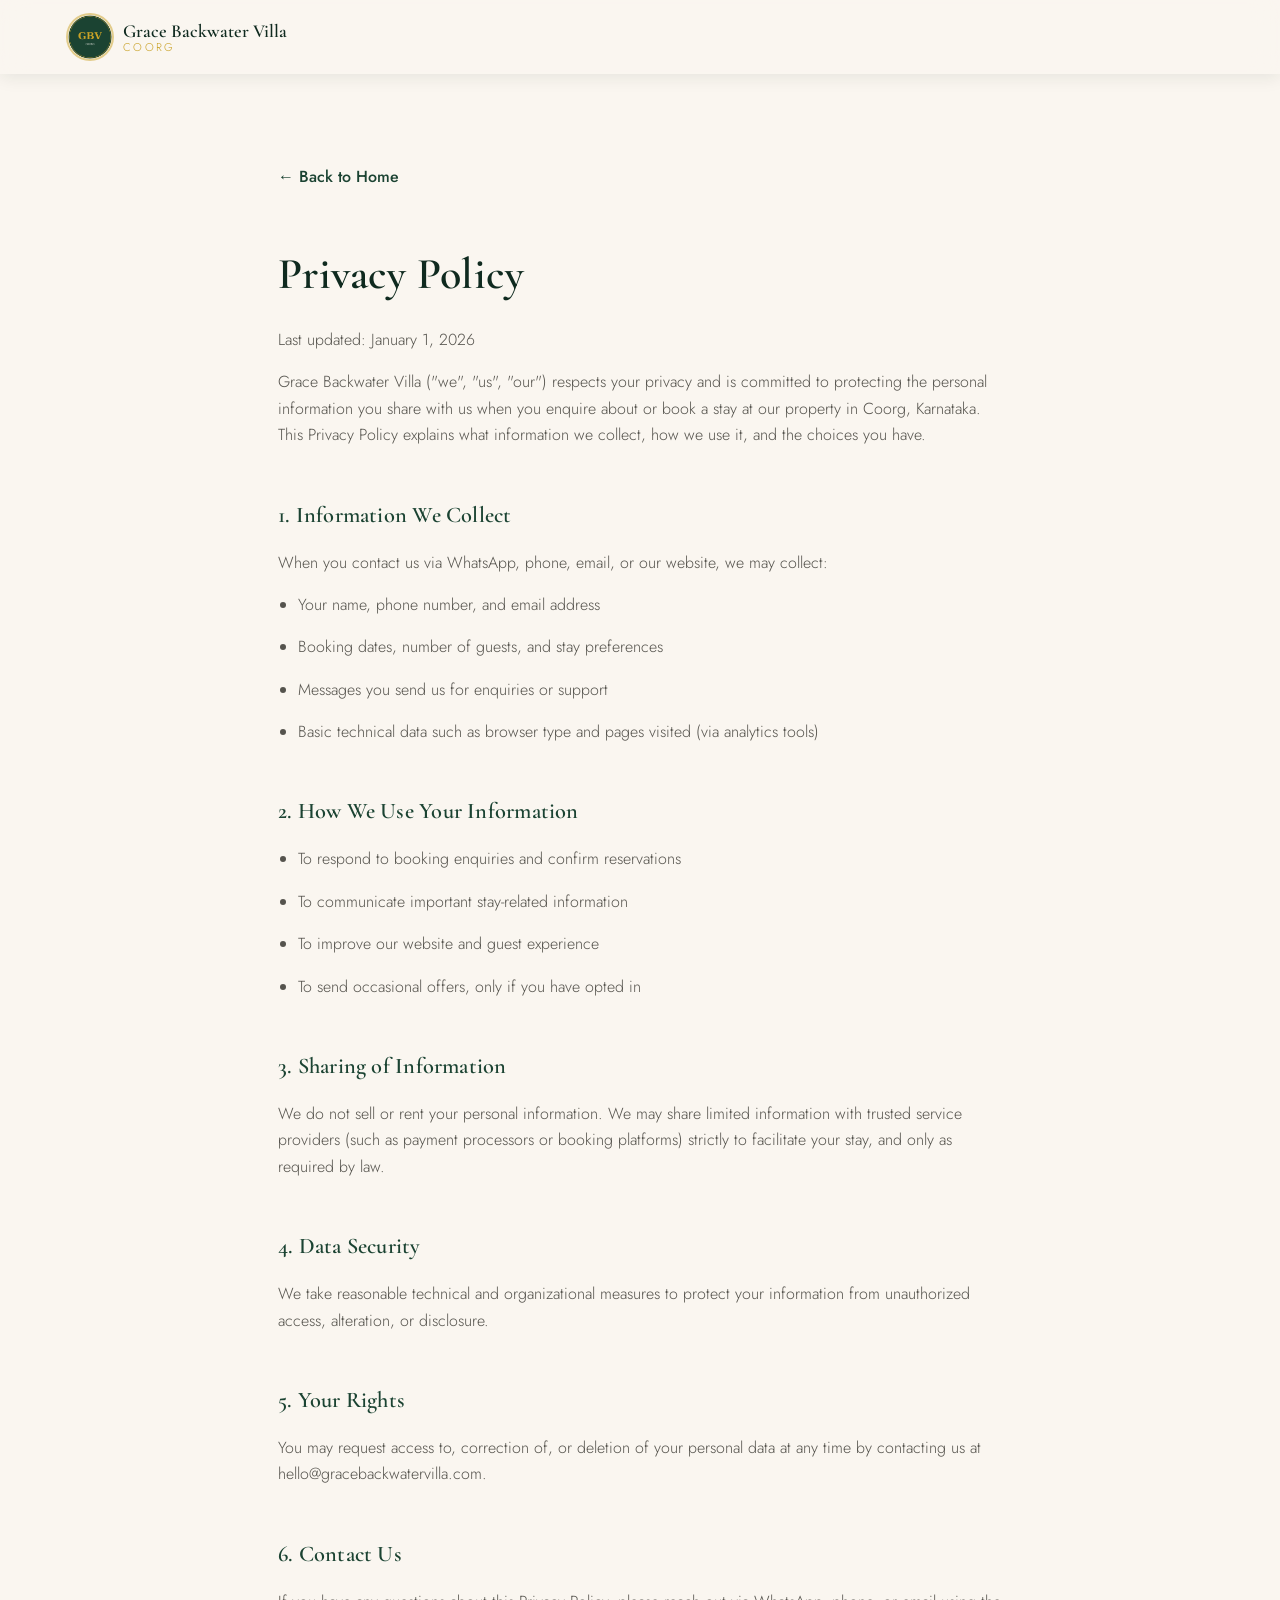
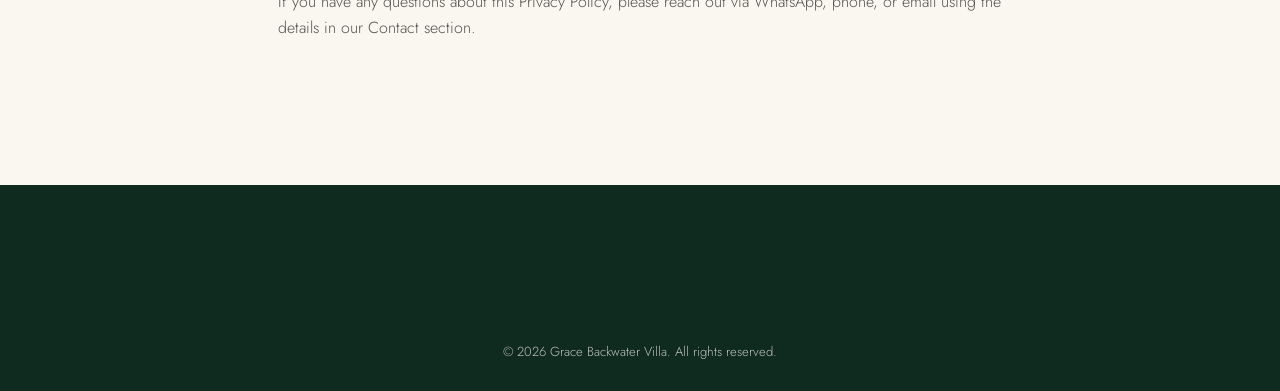
==== privacy-policy.html @ d97145cb "Add premium single-page website for Grace Backwater Villa, Coorg Semantic HTML5 with full SEO (JSON-" ====
<!DOCTYPE html>
<html lang="en">
<head>
  <meta charset="UTF-8" />
  <meta name="viewport" content="width=device-width, initial-scale=1.0" />
  <title>Privacy Policy | Grace Backwater Villa, Coorg</title>
  <meta name="description" content="Privacy Policy for Grace Backwater Villa, Coorg — how we collect, use, and protect your information." />
  <meta name="robots" content="noindex, follow" />
  <link rel="canonical" href="https://www.gracebackwatervilla.com/privacy-policy.html" />
  <link rel="icon" type="image/png" sizes="32x32" href="favicon/favicon-32.png" />
  <link rel="shortcut icon" href="favicon/favicon.ico" />
  <link rel="stylesheet" href="https://fonts.googleapis.com/css2?family=Cormorant+Garamond:wght@400;500;600;700&family=Jost:wght@300;400;500;600&display=swap" />
  <link rel="stylesheet" href="css/style.css" />
</head>
<body>
  <header class="site-header is-scrolled">
    <div class="container header-inner">
      <a href="index.html" class="brand" aria-label="Grace Backwater Villa — Home">
        <img src="images/logo.png" alt="Grace Backwater Villa logo" class="brand-logo" width="44" height="44" />
        <span class="brand-text">
          <span class="brand-name">Grace Backwater Villa</span>
          <span class="brand-place">Coorg</span>
        </span>
      </a>
    </div>
  </header>

  <main id="main-content" class="legal-page">
    <div class="container">
      <a href="index.html" class="legal-back">&larr; Back to Home</a>
      <h1>Privacy Policy</h1>
      <p class="legal-updated">Last updated: January 1, 2026</p>

      <p>
        Grace Backwater Villa ("we", "us", "our") respects your privacy and is committed to
        protecting the personal information you share with us when you enquire about or book a
        stay at our property in Coorg, Karnataka. This Privacy Policy explains what information
        we collect, how we use it, and the choices you have.
      </p>

      <h2>1. Information We Collect</h2>
      <p>When you contact us via WhatsApp, phone, email, or our website, we may collect:</p>
      <ul>
        <li>Your name, phone number, and email address</li>
        <li>Booking dates, number of guests, and stay preferences</li>
        <li>Messages you send us for enquiries or support</li>
        <li>Basic technical data such as browser type and pages visited (via analytics tools)</li>
      </ul>

      <h2>2. How We Use Your Information</h2>
      <ul>
        <li>To respond to booking enquiries and confirm reservations</li>
        <li>To communicate important stay-related information</li>
        <li>To improve our website and guest experience</li>
        <li>To send occasional offers, only if you have opted in</li>
      </ul>

      <h2>3. Sharing of Information</h2>
      <p>
        We do not sell or rent your personal information. We may share limited information with
        trusted service providers (such as payment processors or booking platforms) strictly to
        facilitate your stay, and only as required by law.
      </p>

      <h2>4. Data Security</h2>
      <p>
        We take reasonable technical and organizational measures to protect your information
        from unauthorized access, alteration, or disclosure.
      </p>

      <h2>5. Your Rights</h2>
      <p>
        You may request access to, correction of, or deletion of your personal data at any time
        by contacting us at <a href="mailto:hello@gracebackwatervilla.com">hello@gracebackwatervilla.com</a>.
      </p>

      <h2>6. Contact Us</h2>
      <p>
        If you have any questions about this Privacy Policy, please reach out via WhatsApp,
        phone, or email using the details in our Contact section.
      </p>
    </div>
  </main>

  <footer class="site-footer">
    <div class="footer-bottom">
      <p>&copy; <span id="year"></span> Grace Backwater Villa. All rights reserved.</p>
    </div>
  </footer>
  <script>document.getElementById("year").textContent = new Date().getFullYear();</script>
</body>
</html>
---- css/style.css ----
/* =========================================================
   Grace Backwater Villa — Stylesheet
   Design system: forest green / warm white / gold / charcoal
   ========================================================= */

/* ---------- 1. Design Tokens ---------- */
:root {
  /* Colors */
  --color-forest: #1b4332;
  --color-forest-dark: #0f2a1f;
  --color-forest-light: #2d6a4f;
  --color-gold: #c9a227;
  --color-gold-light: #e0be5c;
  --color-warm-white: #faf6f0;
  --color-off-white: #f7f3ec;
  --color-charcoal: #2b2b2b;
  --color-charcoal-soft: #55534d;
  --color-border: rgba(43, 43, 43, 0.1);

  /* Surfaces */
  --surface-card: #ffffff;
  --surface-glass: rgba(250, 246, 240, 0.72);

  /* Typography */
  --font-display: "Cormorant Garamond", "Times New Roman", serif;
  --font-body: "Jost", "Helvetica Neue", Arial, sans-serif;

  /* Spacing scale */
  --space-xs: 0.5rem;
  --space-sm: 1rem;
  --space-md: 1.75rem;
  --space-lg: 3rem;
  --space-xl: 5rem;
  --space-2xl: 8rem;

  /* Layout */
  --container-max: 1240px;
  --radius-sm: 10px;
  --radius-md: 18px;
  --radius-lg: 28px;
  --header-height: 84px;

  /* Motion */
  --ease: cubic-bezier(0.22, 1, 0.36, 1);
  --transition-fast: 0.25s var(--ease);
  --transition-mid: 0.5s var(--ease);
  --transition-slow: 0.9s var(--ease);

  /* Shadows */
  --shadow-sm: 0 4px 16px rgba(15, 42, 31, 0.08);
  --shadow-md: 0 12px 32px rgba(15, 42, 31, 0.12);
  --shadow-lg: 0 24px 64px rgba(15, 42, 31, 0.18);
}

/* ---------- 2. Reset ---------- */
*,
*::before,
*::after {
  box-sizing: border-box;
}

html {
  scroll-behavior: smooth;
  -webkit-text-size-adjust: 100%;
}

body {
  margin: 0;
  font-family: var(--font-body);
  color: var(--color-charcoal);
  background: var(--color-off-white);
  line-height: 1.65;
  font-weight: 300;
  -webkit-font-smoothing: antialiased;
}

img {
  max-width: 100%;
  display: block;
}

a {
  color: inherit;
  text-decoration: none;
}

ul {
  margin: 0;
  padding: 0;
  list-style: none;
}

h1, h2, h3, h4 {
  font-family: var(--font-display);
  font-weight: 600;
  color: var(--color-forest-dark);
  margin: 0;
  letter-spacing: 0.01em;
}

p {
  margin: 0;
}

button {
  font-family: inherit;
  cursor: pointer;
  border: none;
  background: none;
}

svg {
  fill: currentColor;
}

@media (prefers-reduced-motion: reduce) {
  html {
    scroll-behavior: auto;
  }
  *, *::before, *::after {
    animation-duration: 0.001ms !important;
    animation-iteration-count: 1 !important;
    transition-duration: 0.001ms !important;
    scroll-behavior: auto !important;
  }
}

/* ---------- 3. Utility / Layout ---------- */
.container {
  max-width: var(--container-max);
  margin-inline: auto;
  padding-inline: clamp(1.25rem, 5vw, 3rem);
}

.skip-link {
  position: absolute;
  left: -999px;
  top: auto;
  background: var(--color-forest);
  color: var(--color-warm-white);
  padding: 0.75rem 1.25rem;
  border-radius: var(--radius-sm);
  z-index: 999;
}

.skip-link:focus {
  left: 1rem;
  top: 1rem;
}

.icon {
  width: 1.25em;
  height: 1.25em;
  flex-shrink: 0;
}

.icon-lg {
  width: 2.1rem;
  height: 2.1rem;
}

.icon-accent {
  color: var(--color-gold);
}

.eyebrow {
  display: inline-block;
  font-family: var(--font-body);
  text-transform: uppercase;
  letter-spacing: 0.22em;
  font-size: 0.78rem;
  color: var(--color-gold);
  font-weight: 500;
  margin-bottom: var(--space-sm);
}

.eyebrow.center {
  display: block;
  text-align: center;
}

.section-title {
  font-size: clamp(2rem, 3.4vw, 2.85rem);
  line-height: 1.15;
  margin-bottom: var(--space-md);
}

.section-title.center {
  text-align: center;
}

.section-title.light {
  color: var(--color-warm-white);
}

.section-text {
  font-size: 1.05rem;
  color: var(--color-charcoal-soft);
  max-width: 46em;
}

.section-text.center {
  margin-inline: auto;
  text-align: center;
}

.section-text.light {
  color: rgba(250, 246, 240, 0.82);
}

.section-text.intro {
  margin-bottom: var(--space-lg);
}

.section-text + .section-text {
  margin-top: var(--space-sm);
}

/* ---------- 4. Buttons ---------- */
.btn {
  display: inline-flex;
  align-items: center;
  gap: 0.6rem;
  padding: 0.85rem 1.75rem;
  border-radius: 999px;
  font-size: 0.95rem;
  font-weight: 500;
  letter-spacing: 0.02em;
  transition: transform var(--transition-fast), box-shadow var(--transition-fast), background var(--transition-fast), color var(--transition-fast);
  white-space: nowrap;
}

.btn:hover {
  transform: translateY(-2px);
}

.btn-lg {
  padding: 1.1rem 2.25rem;
  font-size: 1rem;
}

.btn-primary {
  background: var(--color-forest);
  color: var(--color-warm-white);
  box-shadow: var(--shadow-sm);
}

.btn-primary:hover {
  background: var(--color-forest-light);
  box-shadow: var(--shadow-md);
}

.btn-whatsapp {
  background: var(--color-gold);
  color: var(--color-forest-dark);
}

.btn-whatsapp:hover {
  background: var(--color-gold-light);
  box-shadow: var(--shadow-md);
}

.btn-ghost {
  background: rgba(250, 246, 240, 0.12);
  color: var(--color-warm-white);
  border: 1.5px solid rgba(250, 246, 240, 0.55);
  backdrop-filter: blur(6px);
}

.btn-ghost:hover {
  background: rgba(250, 246, 240, 0.92);
  color: var(--color-forest-dark);
}

/* ---------- 5. Header / Nav ---------- */
.site-header {
  position: fixed;
  top: 0;
  left: 0;
  right: 0;
  z-index: 500;
  height: var(--header-height);
  display: flex;
  align-items: center;
  background: transparent;
  transition: background var(--transition-mid), box-shadow var(--transition-mid), height var(--transition-mid);
}

.site-header.is-scrolled {
  background: var(--surface-glass);
  backdrop-filter: blur(14px) saturate(1.2);
  box-shadow: var(--shadow-sm);
  height: 74px;
}

.header-inner {
  display: flex;
  align-items: center;
  justify-content: space-between;
  width: 100%;
}

.brand {
  display: flex;
  align-items: center;
  gap: 0.7rem;
}

.brand-logo {
  border-radius: 50%;
  box-shadow: 0 0 0 2px rgba(201, 162, 39, 0.5);
}

.brand-text {
  display: flex;
  flex-direction: column;
  line-height: 1.1;
}

.brand-name {
  font-family: var(--font-display);
  font-weight: 600;
  font-size: 1.15rem;
  color: var(--color-warm-white);
  transition: color var(--transition-mid);
}

.site-header.is-scrolled .brand-name {
  color: var(--color-forest-dark);
}

.brand-place {
  font-size: 0.7rem;
  letter-spacing: 0.2em;
  text-transform: uppercase;
  color: var(--color-gold);
}

.main-nav {
  display: flex;
  align-items: center;
  gap: var(--space-lg);
}

.nav-list {
  display: flex;
  gap: var(--space-md);
}

.nav-link {
  font-size: 0.92rem;
  font-weight: 400;
  color: var(--color-warm-white);
  position: relative;
  padding-bottom: 4px;
  transition: color var(--transition-fast);
}

.site-header.is-scrolled .nav-link {
  color: var(--color-charcoal);
}

.nav-link::after {
  content: "";
  position: absolute;
  left: 0;
  bottom: 0;
  width: 0;
  height: 1.5px;
  background: var(--color-gold);
  transition: width var(--transition-fast);
}

.nav-link:hover::after {
  width: 100%;
}

.nav-cta {
  padding: 0.65rem 1.35rem;
  font-size: 0.88rem;
}

.nav-toggle {
  display: none;
  flex-direction: column;
  gap: 5px;
  padding: 0.5rem;
  z-index: 600;
}

.nav-toggle-bar {
  width: 26px;
  height: 2px;
  background: var(--color-warm-white);
  border-radius: 2px;
  transition: background var(--transition-fast), transform var(--transition-fast), opacity var(--transition-fast);
}

.site-header.is-scrolled .nav-toggle-bar {
  background: var(--color-forest-dark);
}

/* ---------- 6. Hero ---------- */
.hero {
  position: relative;
  min-height: 100vh;
  display: flex;
  align-items: center;
  overflow: hidden;
}

.hero-media {
  position: absolute;
  inset: 0;
  z-index: 0;
}

.hero-img {
  width: 100%;
  height: 100%;
  object-fit: cover;
  transform: scale(1.05);
  animation: hero-zoom 20s var(--ease) forwards;
}

@keyframes hero-zoom {
  to { transform: scale(1); }
}

.hero-overlay {
  position: absolute;
  inset: 0;
  z-index: 1;
  background: linear-gradient(180deg, rgba(15, 42, 31, 0.55) 0%, rgba(15, 42, 31, 0.35) 40%, rgba(15, 42, 31, 0.75) 100%);
}

.hero-content {
  position: relative;
  z-index: 2;
  padding-top: var(--header-height);
  max-width: 760px;
}

.hero-eyebrow {
  color: var(--color-gold-light);
}

.hero-title {
  font-size: clamp(2.6rem, 6.5vw, 5rem);
  color: var(--color-warm-white);
  line-height: 1.08;
  margin-bottom: var(--space-md);
  text-shadow: 0 4px 30px rgba(0, 0, 0, 0.25);
}

.hero-subtitle {
  font-size: clamp(1rem, 1.3vw, 1.2rem);
  color: rgba(250, 246, 240, 0.9);
  max-width: 40em;
  margin-bottom: var(--space-lg);
}

.hero-actions {
  display: flex;
  flex-wrap: wrap;
  gap: 1rem;
}

.scroll-cue {
  position: absolute;
  bottom: var(--space-lg);
  left: 50%;
  transform: translateX(-50%);
  z-index: 2;
  width: 26px;
  height: 42px;
  border: 2px solid rgba(250, 246, 240, 0.6);
  border-radius: 999px;
}

.scroll-cue span {
  position: absolute;
  top: 8px;
  left: 50%;
  width: 4px;
  height: 8px;
  background: var(--color-gold-light);
  border-radius: 999px;
  transform: translateX(-50%);
  animation: scroll-cue-move 1.8s ease-in-out infinite;
}

@keyframes scroll-cue-move {
  0% { opacity: 1; top: 8px; }
  70% { opacity: 0; top: 22px; }
  100% { opacity: 0; top: 8px; }
}

/* ---------- 7. Data-aos scroll reveal ---------- */
[data-aos] {
  opacity: 0;
  transform: translateY(28px);
  transition: opacity 0.8s var(--ease), transform 0.8s var(--ease);
}

[data-aos].aos-visible {
  opacity: 1;
  transform: translateY(0);
}

.hero [data-aos] {
  transition-delay: 0.15s;
}

/* ---------- 8. About ---------- */
.about {
  padding-block: var(--space-2xl);
  background: var(--color-warm-white);
}

.about-grid {
  display: grid;
  grid-template-columns: 0.85fr 1.15fr;
  gap: clamp(2rem, 5vw, 5rem);
  align-items: center;
}

.about-media {
  position: relative;
  border-radius: var(--radius-lg);
  overflow: hidden;
  box-shadow: var(--shadow-lg);
}

.about-media img {
  width: 100%;
  height: 100%;
  object-fit: cover;
  aspect-ratio: 4 / 5;
}

.about-media-badge {
  position: absolute;
  bottom: var(--space-md);
  right: var(--space-md);
  background: var(--surface-glass);
  backdrop-filter: blur(10px);
  border: 1px solid rgba(255, 255, 255, 0.4);
  border-radius: var(--radius-md);
  padding: var(--space-sm) var(--space-md);
  text-align: center;
  box-shadow: var(--shadow-md);
}

.badge-number {
  display: block;
  font-family: var(--font-display);
  font-size: 2rem;
  font-weight: 700;
  color: var(--color-forest);
}

.badge-label {
  font-size: 0.72rem;
  text-transform: uppercase;
  letter-spacing: 0.08em;
  color: var(--color-charcoal-soft);
}

.about-points {
  display: grid;
  gap: var(--space-sm);
  margin: var(--space-md) 0 var(--space-lg);
}

.about-points li {
  display: flex;
  align-items: center;
  gap: 0.75rem;
  font-size: 0.98rem;
  color: var(--color-charcoal);
}

/* ---------- 9. Gallery (Masonry) ---------- */
.gallery {
  padding-block: var(--space-2xl);
  background: var(--color-off-white);
}

.masonry {
  display: grid;
  grid-template-columns: repeat(4, 1fr);
  grid-auto-rows: 220px;
  gap: 1rem;
}

.masonry-item {
  position: relative;
  margin: 0;
  overflow: hidden;
  border-radius: var(--radius-md);
  grid-row: span 1;
  box-shadow: var(--shadow-sm);
}

.masonry-item.span-tall {
  grid-row: span 2;
}

.masonry-item.span-wide {
  grid-column: span 2;
}

.masonry-item img {
  width: 100%;
  height: 100%;
  object-fit: cover;
  transition: transform 0.6s var(--ease);
}

.masonry-item:hover img {
  transform: scale(1.08);
}

.masonry-item figcaption {
  position: absolute;
  left: 0;
  right: 0;
  bottom: 0;
  padding: 1.25rem 1rem 0.9rem;
  background: linear-gradient(180deg, transparent, rgba(15, 42, 31, 0.85));
  color: var(--color-warm-white);
  font-size: 0.85rem;
  letter-spacing: 0.03em;
  opacity: 0;
  transform: translateY(8px);
  transition: opacity var(--transition-fast), transform var(--transition-fast);
}

.masonry-item:hover figcaption {
  opacity: 1;
  transform: translateY(0);
}

/* ---------- 10. Amenities ---------- */
.amenities {
  padding-block: var(--space-2xl);
  background: var(--color-warm-white);
}

.amenities-grid {
  display: grid;
  grid-template-columns: repeat(auto-fit, minmax(150px, 1fr));
  gap: var(--space-sm);
}

.amenity-card {
  display: flex;
  flex-direction: column;
  align-items: center;
  gap: 0.85rem;
  text-align: center;
  padding: var(--space-md) var(--space-sm);
  background: var(--surface-card);
  border-radius: var(--radius-md);
  box-shadow: var(--shadow-sm);
  color: var(--color-forest);
  font-size: 0.92rem;
  font-weight: 500;
  transition: transform var(--transition-fast), box-shadow var(--transition-fast);
}

.amenity-card:hover {
  transform: translateY(-6px);
  box-shadow: var(--shadow-md);
}

.amenity-card .icon-lg {
  color: var(--color-gold);
}

.amenity-card span {
  color: var(--color-charcoal);
}

/* ---------- 11. Why Choose Us ---------- */
.why-us {
  padding-block: var(--space-2xl);
  background: var(--color-off-white);
}

.why-grid {
  display: grid;
  grid-template-columns: repeat(auto-fit, minmax(240px, 1fr));
  gap: var(--space-md);
}

.why-card {
  padding: var(--space-lg) var(--space-md);
  background: var(--surface-card);
  border-radius: var(--radius-md);
  box-shadow: var(--shadow-sm);
  transition: transform var(--transition-fast), box-shadow var(--transition-fast);
  border-top: 3px solid transparent;
}

.why-card:hover {
  transform: translateY(-8px);
  box-shadow: var(--shadow-md);
  border-top-color: var(--color-gold);
}

.why-card .icon-lg {
  margin-bottom: var(--space-sm);
}

.why-card h3 {
  font-size: 1.25rem;
  margin-bottom: 0.5rem;
}

.why-card p {
  color: var(--color-charcoal-soft);
  font-size: 0.95rem;
}

/* ---------- 12. Reviews ---------- */
.reviews {
  padding-block: var(--space-2xl);
  background: var(--color-warm-white);
}

.reviews-grid {
  display: grid;
  grid-template-columns: repeat(auto-fit, minmax(260px, 1fr));
  gap: var(--space-md);
}

.review-card {
  padding: var(--space-lg) var(--space-md);
  background: var(--surface-card);
  border-radius: var(--radius-md);
  box-shadow: var(--shadow-sm);
  display: flex;
  flex-direction: column;
  gap: var(--space-sm);
}

.stars {
  color: var(--color-gold);
  letter-spacing: 0.2em;
  font-size: 0.95rem;
}

.review-text {
  font-size: 0.98rem;
  color: var(--color-charcoal);
  font-style: italic;
  flex-grow: 1;
}

.review-author {
  display: flex;
  flex-direction: column;
  border-top: 1px solid var(--color-border);
  padding-top: var(--space-sm);
}

.review-name {
  font-weight: 500;
  color: var(--color-forest);
}

.review-meta {
  font-size: 0.78rem;
  color: var(--color-charcoal-soft);
}

/* ---------- 13. Location ---------- */
.location {
  padding-block: var(--space-2xl);
  background: var(--color-off-white);
}

.location-grid {
  display: grid;
  grid-template-columns: 1fr 1fr;
  gap: clamp(2rem, 5vw, 4rem);
  align-items: center;
}

.location-details {
  display: grid;
  gap: var(--space-sm);
  margin: var(--space-md) 0 var(--space-lg);
}

.location-details li {
  display: flex;
  align-items: flex-start;
  gap: 0.75rem;
  color: var(--color-charcoal);
  font-size: 0.98rem;
}

.location-map {
  border-radius: var(--radius-lg);
  overflow: hidden;
  box-shadow: var(--shadow-lg);
  aspect-ratio: 4 / 3;
}

.location-map iframe {
  width: 100%;
  height: 100%;
}

/* ---------- 14. Contact ---------- */
.contact {
  padding-block: var(--space-2xl);
  background: linear-gradient(160deg, var(--color-forest-dark), var(--color-forest));
  position: relative;
}

.contact .eyebrow.center {
  color: var(--color-gold-light);
}

.contact-grid {
  display: grid;
  grid-template-columns: repeat(auto-fit, minmax(200px, 1fr));
  gap: var(--space-md);
  margin-bottom: var(--space-lg);
}

.contact-card {
  display: flex;
  flex-direction: column;
  align-items: center;
  gap: 0.6rem;
  text-align: center;
  padding: var(--space-lg) var(--space-sm);
  background: rgba(250, 246, 240, 0.06);
  border: 1px solid rgba(250, 246, 240, 0.14);
  border-radius: var(--radius-md);
  color: var(--color-warm-white);
  transition: transform var(--transition-fast), background var(--transition-fast);
}

.contact-card:hover {
  transform: translateY(-6px);
  background: rgba(250, 246, 240, 0.12);
}

.contact-card .icon-lg {
  color: var(--color-gold);
}

.contact-card h3 {
  color: var(--color-warm-white);
  font-size: 1.1rem;
}

.contact-card p {
  color: rgba(250, 246, 240, 0.75);
  font-size: 0.9rem;
}

.contact-main-cta {
  display: flex;
  justify-content: center;
  margin-inline: auto;
  width: fit-content;
}

/* ---------- 15. Footer ---------- */
.site-footer {
  background: var(--color-forest-dark);
  color: rgba(250, 246, 240, 0.75);
  padding-top: var(--space-2xl);
}

.footer-grid {
  display: grid;
  grid-template-columns: 1.4fr 1fr 1fr 1.2fr;
  gap: var(--space-lg);
  padding-bottom: var(--space-lg);
  border-bottom: 1px solid rgba(250, 246, 240, 0.12);
}

.footer-brand p {
  margin: var(--space-sm) 0;
  font-size: 0.92rem;
  max-width: 26em;
}

.footer-brand .brand-name {
  color: var(--color-warm-white);
}

.social-icons {
  display: flex;
  gap: 0.75rem;
  margin-top: var(--space-sm);
}

.social-icons a {
  display: flex;
  align-items: center;
  justify-content: center;
  width: 40px;
  height: 40px;
  border-radius: 50%;
  background: rgba(250, 246, 240, 0.08);
  color: var(--color-warm-white);
  transition: background var(--transition-fast), color var(--transition-fast), transform var(--transition-fast);
}

.social-icons a:hover {
  background: var(--color-gold);
  color: var(--color-forest-dark);
  transform: translateY(-3px);
}

.footer-links h4,
.footer-contact h4 {
  color: var(--color-warm-white);
  font-size: 1rem;
  margin-bottom: var(--space-sm);
  text-transform: uppercase;
  letter-spacing: 0.08em;
}

.footer-links ul {
  display: grid;
  gap: 0.6rem;
}

.footer-links a {
  font-size: 0.92rem;
  transition: color var(--transition-fast);
}

.footer-links a:hover,
.footer-contact a:hover {
  color: var(--color-gold-light);
}

.footer-contact p {
  font-size: 0.92rem;
  margin-bottom: 0.5rem;
}

.footer-bottom {
  text-align: center;
  padding: var(--space-md) 0;
  font-size: 0.82rem;
}

/* ---------- 16. Floating WhatsApp + Back-to-top ---------- */
.whatsapp-float {
  position: fixed;
  bottom: 1.75rem;
  right: 1.75rem;
  z-index: 400;
  width: 60px;
  height: 60px;
  border-radius: 50%;
  background: #25d366;
  color: #fff;
  display: flex;
  align-items: center;
  justify-content: center;
  box-shadow: 0 10px 30px rgba(37, 211, 102, 0.45);
  animation: float-pulse 2.6s ease-in-out infinite;
  transition: transform var(--transition-fast);
}

.whatsapp-float:hover {
  transform: scale(1.08);
}

.whatsapp-float .icon {
  width: 30px;
  height: 30px;
}

@keyframes float-pulse {
  0%, 100% { box-shadow: 0 10px 30px rgba(37, 211, 102, 0.45); }
  50% { box-shadow: 0 10px 30px rgba(37, 211, 102, 0.75), 0 0 0 10px rgba(37, 211, 102, 0.12); }
}

.back-to-top {
  position: fixed;
  bottom: 1.75rem;
  left: 1.75rem;
  z-index: 400;
  width: 48px;
  height: 48px;
  border-radius: 50%;
  background: var(--color-forest);
  color: var(--color-warm-white);
  display: flex;
  align-items: center;
  justify-content: center;
  box-shadow: var(--shadow-md);
  opacity: 0;
  transform: translateY(12px);
  pointer-events: none;
  transition: opacity var(--transition-fast), transform var(--transition-fast), background var(--transition-fast);
}

.back-to-top.is-visible {
  opacity: 1;
  transform: translateY(0);
  pointer-events: auto;
}

.back-to-top:hover {
  background: var(--color-forest-light);
}

/* ---------- 17. Legal Pages ---------- */
.legal-page {
  padding-block: calc(var(--header-height) + var(--space-xl)) var(--space-2xl);
  background: var(--color-warm-white);
}

.legal-page .container {
  max-width: 820px;
}

.legal-page h1 {
  font-size: clamp(2rem, 4vw, 2.75rem);
  margin-bottom: var(--space-sm);
}

.legal-updated {
  color: var(--color-charcoal-soft);
  font-size: 0.9rem;
  margin-bottom: var(--space-lg);
}

.legal-page h2 {
  font-size: 1.4rem;
  margin-top: var(--space-lg);
  margin-bottom: var(--space-sm);
  color: var(--color-forest);
}

.legal-page p,
.legal-page li {
  color: var(--color-charcoal-soft);
  font-size: 1rem;
  margin-bottom: var(--space-sm);
}

.legal-page ul {
  padding-left: 1.25rem;
  list-style: disc;
}

.legal-back {
  display: inline-flex;
  align-items: center;
  gap: 0.5rem;
  margin-bottom: var(--space-lg);
  color: var(--color-forest);
  font-weight: 500;
}

/* ---------- 18. Responsive ---------- */
@media (max-width: 1024px) {
  .about-grid,
  .location-grid {
    grid-template-columns: 1fr;
  }

  .about-media {
    max-width: 480px;
    margin-inline: auto;
  }

  .footer-grid {
    grid-template-columns: 1fr 1fr;
  }

  .masonry {
    grid-template-columns: repeat(3, 1fr);
  }
}

@media (max-width: 860px) {
  .main-nav {
    position: fixed;
    inset: 0 0 0 auto;
    width: min(320px, 82vw);
    height: 100vh;
    background: var(--color-warm-white);
    flex-direction: column;
    align-items: flex-start;
    justify-content: flex-start;
    padding: calc(var(--header-height) + 1rem) var(--space-lg) var(--space-lg);
    gap: var(--space-lg);
    transform: translateX(100%);
    transition: transform var(--transition-mid);
    box-shadow: var(--shadow-lg);
  }

  .main-nav.is-open {
    transform: translateX(0);
  }

  .nav-list {
    flex-direction: column;
    gap: var(--space-md);
    width: 100%;
  }

  .nav-link {
    color: var(--color-charcoal);
    font-size: 1.05rem;
  }

  .nav-link::after {
    background: var(--color-forest);
  }

  .nav-cta {
    width: 100%;
    justify-content: center;
  }

  .nav-toggle {
    display: flex;
  }

  .nav-toggle.is-active .nav-toggle-bar:nth-child(1) {
    transform: translateY(7px) rotate(45deg);
  }

  .nav-toggle.is-active .nav-toggle-bar:nth-child(2) {
    opacity: 0;
  }

  .nav-toggle.is-active .nav-toggle-bar:nth-child(3) {
    transform: translateY(-7px) rotate(-45deg);
  }

  .nav-toggle.is-active .nav-toggle-bar {
    background: var(--color-forest-dark);
  }
}

@media (max-width: 720px) {
  .masonry {
    grid-template-columns: repeat(2, 1fr);
    grid-auto-rows: 180px;
  }

  .masonry-item.span-wide {
    grid-column: span 2;
  }

  .footer-grid {
    grid-template-columns: 1fr;
  }

  .hero-actions {
    flex-direction: column;
    align-items: stretch;
  }

  .hero-actions .btn {
    justify-content: center;
  }
}

@media (max-width: 480px) {
  :root {
    --space-2xl: 5rem;
    --space-xl: 3.5rem;
  }

  .masonry {
    grid-template-columns: repeat(2, 1fr);
    grid-auto-rows: 150px;
    gap: 0.6rem;
  }

  .whatsapp-float {
    width: 54px;
    height: 54px;
    bottom: 1.25rem;
    right: 1.25rem;
  }

  .back-to-top {
    width: 42px;
    height: 42px;
    bottom: 1.25rem;
    left: 1.25rem;
  }
}
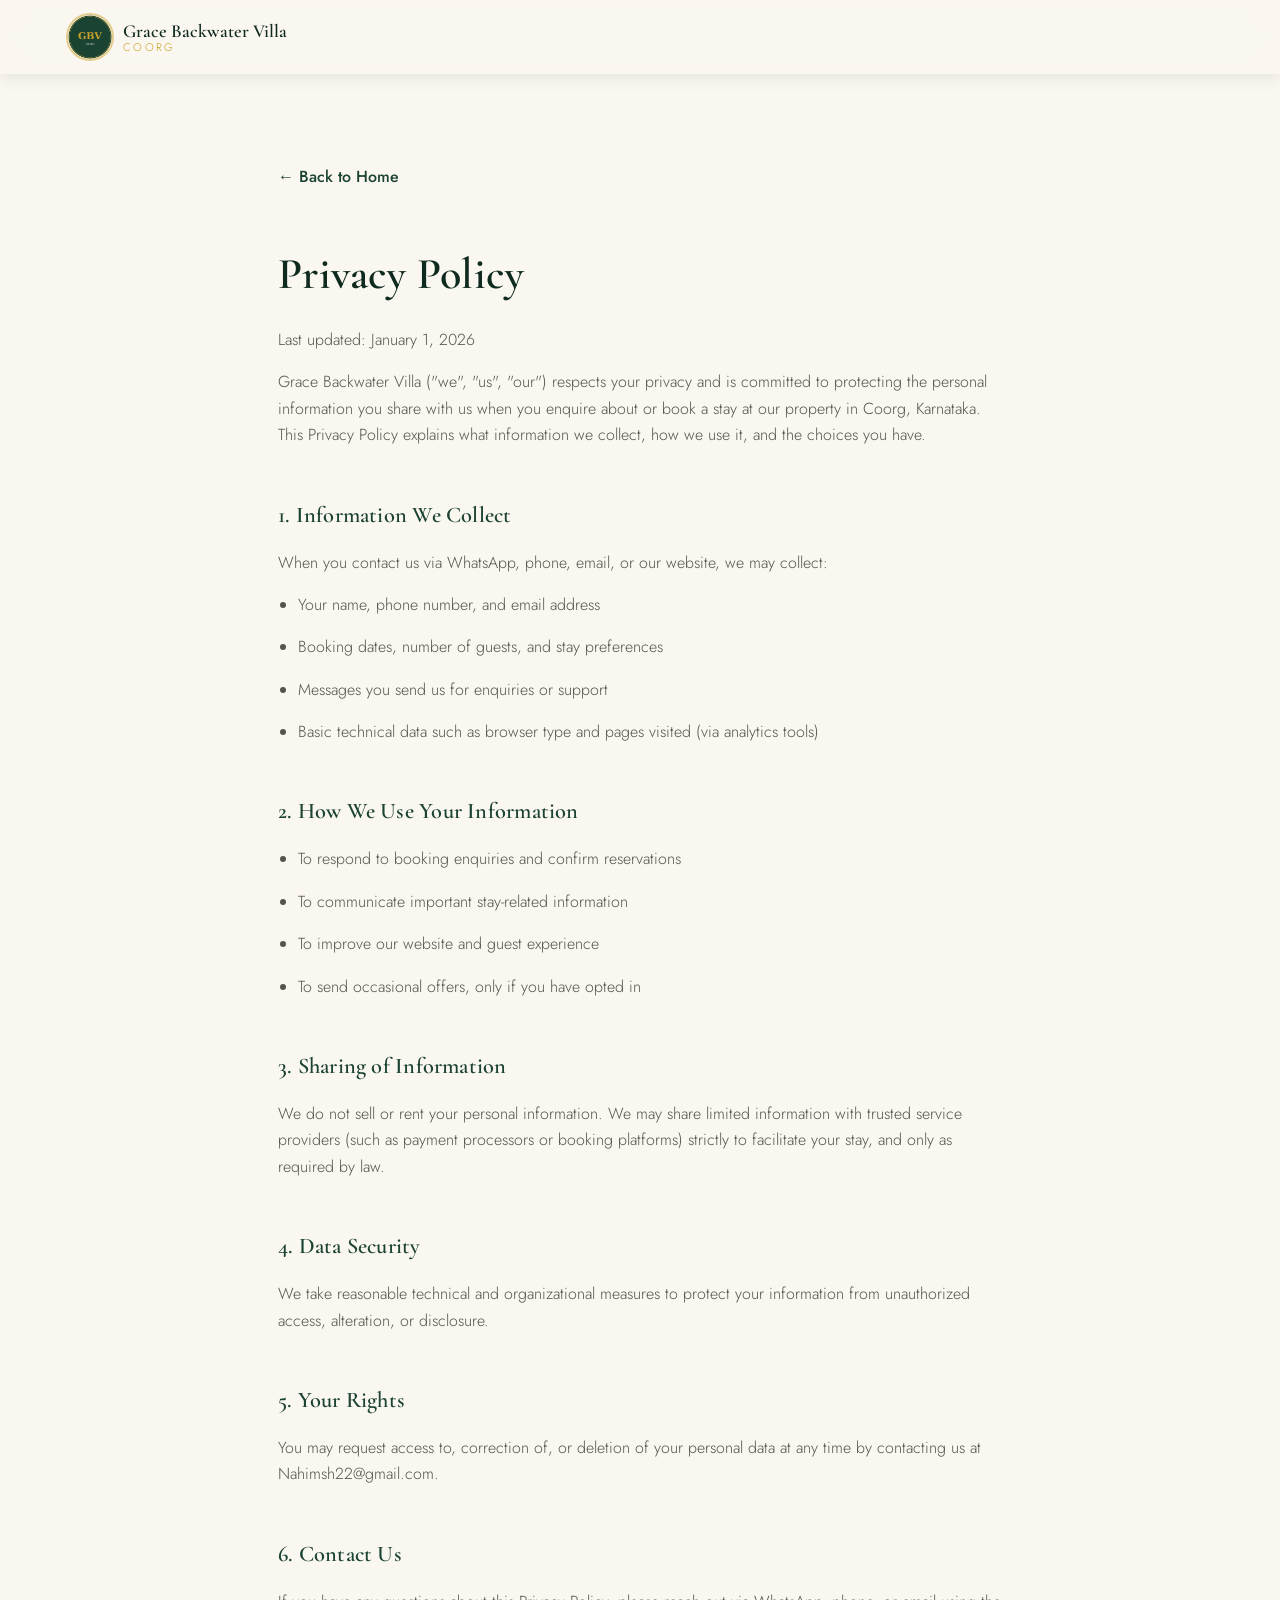
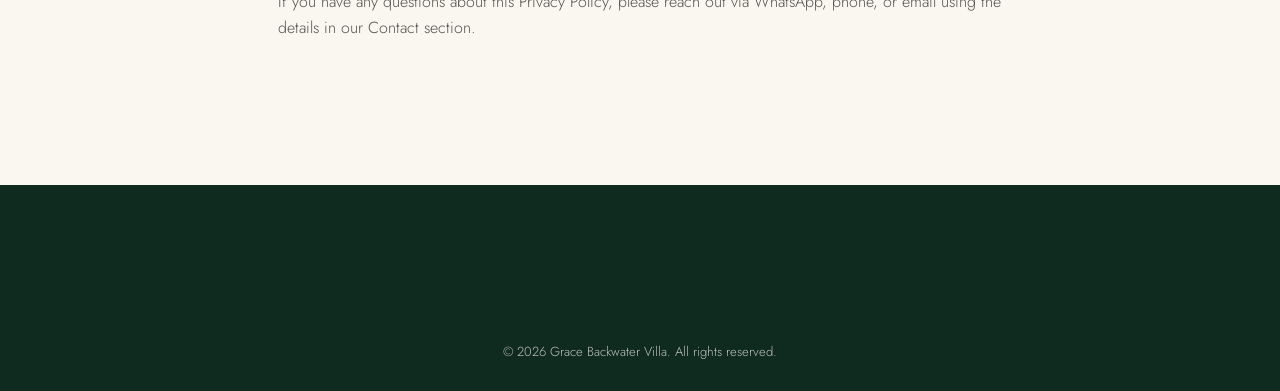
==== commit 3efa773d: "Replace placeholder contact details with real phone, WhatsApp, and email Updates all tel:/wa.me link" ====
--- a/privacy-policy.html
+++ b/privacy-policy.html
@@ -71,7 +71,7 @@
       <h2>5. Your Rights</h2>
       <p>
         You may request access to, correction of, or deletion of your personal data at any time
-        by contacting us at <a href="mailto:hello@gracebackwatervilla.com">hello@gracebackwatervilla.com</a>.
+        by contacting us at <a href="mailto:Nahimsh22@gmail.com">Nahimsh22@gmail.com</a>.
       </p>
 
       <h2>6. Contact Us</h2>
